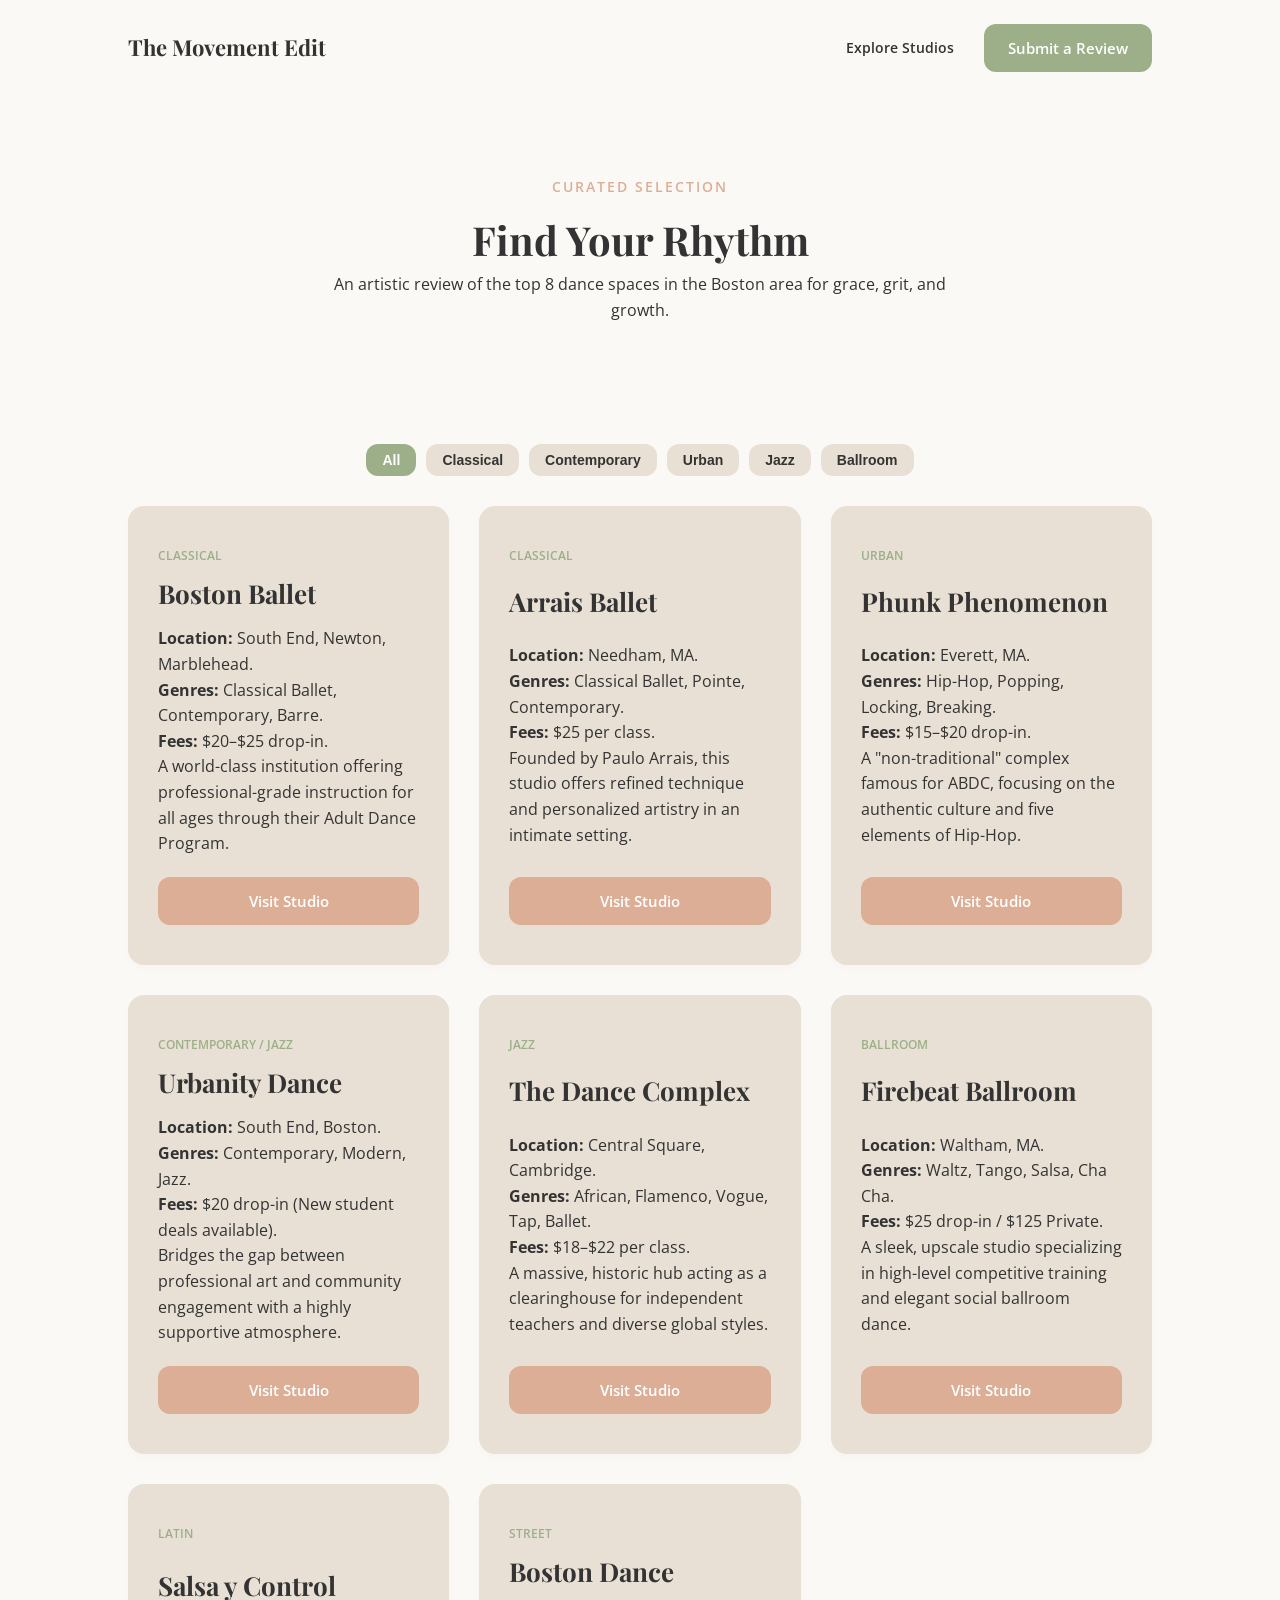
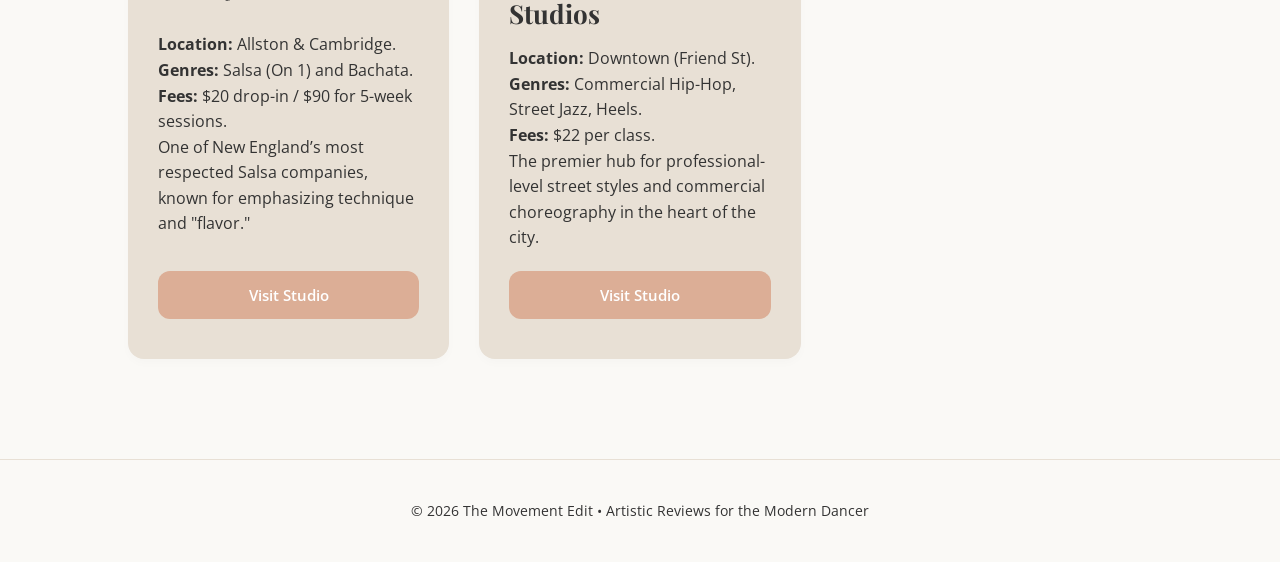
==== index.html @ e7b19d14 "latest update" ====
<!DOCTYPE html>
<html lang="en">
<head>
    <meta charset="UTF-8">
    <meta name="viewport" content="width=device-width, initial-scale=1.0">
    <title>The Movement Edit | Boston Dance Studio Reviews</title>
    <link href="https://fonts.googleapis.com/css2?family=Open+Sans:wght@400;600&family=Playfair+Display:ital,wght@0,400;0,700;1,400&display=swap" rel="stylesheet">
    <link rel="stylesheet" href="styles/styles.css">
    <script src="scripts/scripts.js"></script>
</head>
<body>

    <nav class="navbar">
        <div class="nav-logo">The Movement Edit</div>
        <div class="nav-links">
            <a href="#studios" class="nav-item">Explore Studios</a>
            <a href="#" class="btn-secondary">Submit a Review</a>
        </div>
    </nav>

    <header class="hero">
        <div class="hero-inner">
            <span class="subheading">Curated Selection</span>
            <h1>Find Your Rhythm</h1>
            <p>An artistic review of the top 8 dance spaces in the Boston area for grace, grit, and growth.</p>
        </div>
    </header>

    <section id="studios" class="section">
        <div class="filter-tabs">
            <button class="filter-btn active" data-genre="all">All</button>
            <button class="filter-btn" data-genre="classical">Classical</button>
            <button class="filter-btn" data-genre="contemporary">Contemporary</button>
            <button class="filter-btn" data-genre="urban">Urban</button>
            <button class="filter-btn" data-genre="jazz">Jazz</button>
            <button class="filter-btn" data-genre="ballroom">Ballroom</button>
        </div>
        <div class="studio-grid">
            <div class="studio-card">
                <div class="card-tag">Classical</div>
                <h3>Boston Ballet</h3>
                <p class="body-text"><strong>Location:</strong> South End, Newton, Marblehead. <br><strong>Genres:</strong> Classical Ballet, Contemporary, Barre. <br><strong>Fees:</strong> $20–$25 drop-in. <br>A world-class institution offering professional-grade instruction for all ages through their Adult Dance Program.</p>
                <a href="https://www.bostonballet.org/education-program/open-classes/" class="btn-primary">Visit Studio</a>
            </div>

            <div class="studio-card">
                <div class="card-tag">Classical</div>
                <h3>Arrais Ballet</h3>
                <p class="body-text"><strong>Location:</strong> Needham, MA. <br><strong>Genres:</strong> Classical Ballet, Pointe, Contemporary. <br><strong>Fees:</strong> $25 per class. <br>Founded by Paulo Arrais, this studio offers refined technique and personalized artistry in an intimate setting.</p>
                <a href="https://www.arraisballet.com" class="btn-primary">Visit Studio</a>
            </div>

            <div class="studio-card">
                <div class="card-tag">Urban</div>
                <h3>Phunk Phenomenon</h3>
                <p class="body-text"><strong>Location:</strong> Everett, MA. <br><strong>Genres:</strong> Hip-Hop, Popping, Locking, Breaking. <br><strong>Fees:</strong> $15–$20 drop-in. <br>A "non-traditional" complex famous for ABDC, focusing on the authentic culture and five elements of Hip-Hop.</p>
                <a href="https://www.phunkphenomenon.com/copy-of-classes" class="btn-primary">Visit Studio</a>
            </div>

            <div class="studio-card" data-genres="contemporary jazz">
                <div class="card-tag">Contemporary / Jazz</div>
                <h3>Urbanity Dance</h3>
                <p class="body-text"><strong>Location:</strong> South End, Boston. <br><strong>Genres:</strong> Contemporary, Modern, Jazz. <br><strong>Fees:</strong> $20 drop-in (New student deals available). <br>Bridges the gap between professional art and community engagement with a highly supportive atmosphere.</p>
                <a href="https://www.urbanitydance.org/" class="btn-primary">Visit Studio</a>
            </div>

            <div class="studio-card">
                <div class="card-tag">Jazz</div>
                <h3>The Dance Complex</h3>
                <p class="body-text"><strong>Location:</strong> Central Square, Cambridge. <br><strong>Genres:</strong> African, Flamenco, Vogue, Tap, Ballet. <br><strong>Fees:</strong> $18–$22 per class. <br>A massive, historic hub acting as a clearinghouse for independent teachers and diverse global styles.</p>
                <a href="https://www.dancecomplex.org/" class="btn-primary">Visit Studio</a>
            </div>

            <div class="studio-card">
                <div class="card-tag">Ballroom</div>
                <h3>Firebeat Ballroom</h3>
                <p class="body-text"><strong>Location:</strong> Waltham, MA. <br><strong>Genres:</strong> Waltz, Tango, Salsa, Cha Cha. <br><strong>Fees:</strong> $25 drop-in / $125 Private. <br>A sleek, upscale studio specializing in high-level competitive training and elegant social ballroom dance.</p>
                <a href="https://www.firebeatballroom.com/" class="btn-primary">Visit Studio</a>
            </div>

            <div class="studio-card">
                <div class="card-tag">Latin</div>
                <h3>Salsa y Control</h3>
                <p class="body-text"><strong>Location:</strong> Allston & Cambridge. <br><strong>Genres:</strong> Salsa (On 1) and Bachata. <br><strong>Fees:</strong> $20 drop-in / $90 for 5-week sessions. <br>One of New England’s most respected Salsa companies, known for emphasizing technique and "flavor."</p>
                <a href="#" class="btn-primary">Visit Studio</a>
            </div>

            <div class="studio-card">
                <div class="card-tag">Street</div>
                <h3>Boston Dance Studios</h3>
                <p class="body-text"><strong>Location:</strong> Downtown (Friend St). <br><strong>Genres:</strong> Commercial Hip-Hop, Street Jazz, Heels. <br><strong>Fees:</strong> $22 per class. <br>The premier hub for professional-level street styles and commercial choreography in the heart of the city.</p>
                <a href="#" class="btn-primary">Visit Studio</a>
            </div>
        </div>
    </section>

    <footer class="footer">
        <p>&copy; 2026 The Movement Edit &bull; Artistic Reviews for the Modern Dancer</p>
    </footer>

</body>
</html>
---- styles/styles.css ----
:root {
    --soft-cream: #FAF9F6;
    --warm-taupe: #E8E0D5;
    --dusty-rose: #DCAE96;
    --sage-green: #9CAF88;
    --charcoal: #333333;
}

* {
    margin: 0;
    padding: 0;
    box-sizing: border-box;
}

body {
    background-color: var(--soft-cream);
    font-family: 'Open Sans', sans-serif;
    color: var(--charcoal);
    line-height: 1.6;
}

/* Typography per Design Doc */
h1 { font-family: 'Playfair Display', serif; font-size: 40px; text-align: center; }
h2 { font-family: 'Playfair Display', serif; font-size: 32px; }
h3 { font-family: 'Playfair Display', serif; font-size: 26px; margin-bottom: 12px; }
.subheading { font-size: 14px; text-transform: uppercase; letter-spacing: 2px; color: var(--dusty-rose); font-weight: 600; margin-bottom: 10px; display: block; }
.body-text { font-size: 16px; margin-bottom: 20px; }

/* Navigation */
.navbar {
    display: flex;
    justify-content: space-between;
    align-items: center;
    padding: 1.5rem 10%;
    background-color: var(--soft-cream);
}

.nav-logo { font-family: 'Playfair Display', serif; font-size: 22px; font-weight: 700; }
.nav-links { display: flex; align-items: center; gap: 30px; }
.nav-item { text-decoration: none; color: var(--charcoal); font-size: 14px; font-weight: 600; }

/* Hero Section */
.hero {
    padding: 80px 10%;
    text-align: center;
}

.hero-inner { max-width: 650px; margin: 0 auto; }

/* Studio Grid */
.section { padding: 40px 10% 100px 10%; }

.filter-tabs {
    display: flex;
    gap: 10px;
    margin-bottom: 30px;
    justify-content: center;
    flex-wrap: wrap;
}

.filter-btn {
    padding: 8px 16px;
    border-radius: 12px;
    font-size: 14px;
    font-weight: 600;
    background-color: var(--warm-taupe);
    color: var(--charcoal);
    border: none;
    cursor: pointer;
    transition: 0.3s;
}

.filter-btn:hover {
    background-color: var(--dusty-rose);
    color: white;
}

.filter-btn.active {
    background-color: var(--sage-green);
    color: white;
}

.studio-grid {
    display: grid;
    grid-template-columns: repeat(auto-fit, minmax(320px, 1fr));
    gap: 30px;
}

/* Studio Cards per Design Doc (16px Radius) */
.studio-card {
    background-color: var(--warm-taupe);
    padding: 40px 30px;
    border-radius: 16px;
    transition: transform 0.3s ease;
    display: flex;
    flex-direction: column;
    justify-content: space-between;
    box-shadow: 0 4px 10px rgba(0,0,0,0.02);
}

.studio-card:hover { transform: translateY(-5px); }

.card-tag {
    font-size: 12px;
    text-transform: uppercase;
    font-weight: 600;
    color: var(--sage-green);
    margin-bottom: 8px;
}

/* Buttons per Design Doc (12px Radius) */
.btn-primary, .btn-secondary {
    padding: 12px 24px;
    border-radius: 12px;
    font-size: 15px;
    font-weight: 600;
    text-decoration: none;
    display: inline-block;
    transition: 0.3s;
    text-align: center;
}

.btn-primary { background-color: var(--dusty-rose); color: white; border: none; }
.btn-primary:hover { background-color: #c99880; }

.btn-secondary { background-color: var(--sage-green); color: white; border: none; }
.btn-secondary:hover { opacity: 0.9; }

/* Footer */
.footer {
    text-align: center;
    padding: 40px;
    background-color: var(--soft-cream);
    border-top: 1px solid var(--warm-taupe);
    font-size: 14px;
}
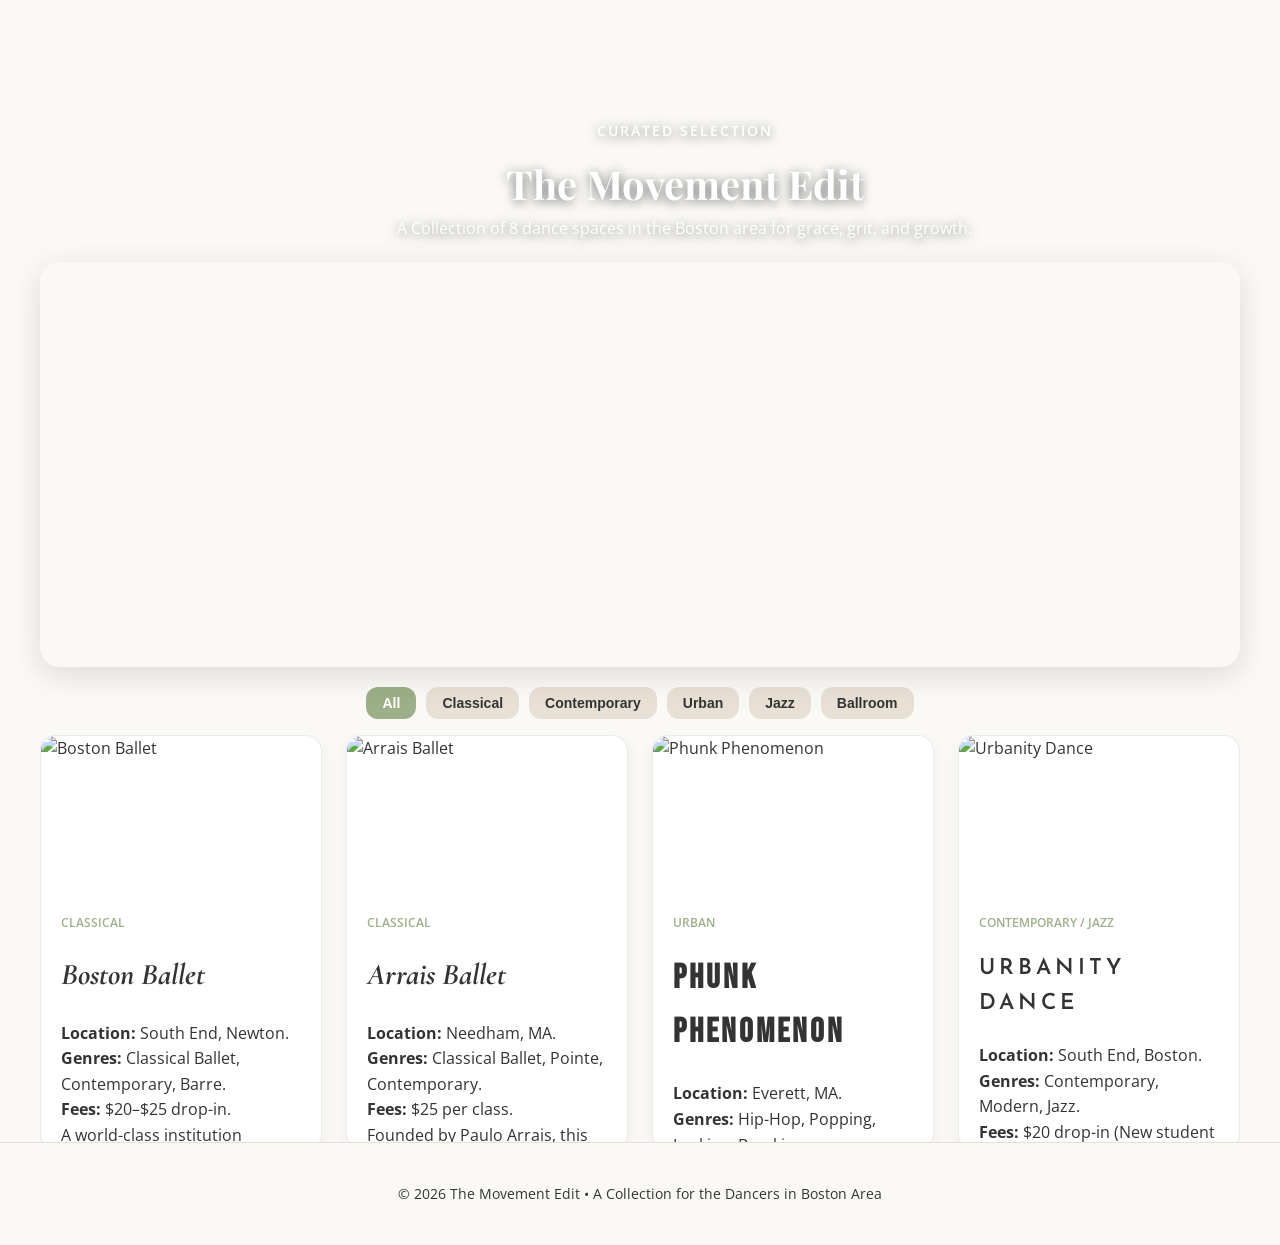
==== commit 08ce69db: "Latest Update" ====
--- a/index.html
+++ b/index.html
@@ -4,99 +4,140 @@
     <meta charset="UTF-8">
     <meta name="viewport" content="width=device-width, initial-scale=1.0">
     <title>The Movement Edit | Boston Dance Studio Reviews</title>
-    <link href="https://fonts.googleapis.com/css2?family=Open+Sans:wght@400;600&family=Playfair+Display:ital,wght@0,400;0,700;1,400&display=swap" rel="stylesheet">
+    <link href="https://fonts.googleapis.com/css2?family=Abril+Fatface&family=Anton&family=Bebas+Neue&family=Cormorant+Garamond:ital,wght@0,400;0,600;1,400&family=Dancing+Script:wght@600;700&family=Josefin+Sans:wght@400;600&family=Open+Sans:wght@400;600&family=Pacifico&family=Playfair+Display:ital,wght@0,400;0,700;1,400&display=swap" rel="stylesheet">
+    <link rel="stylesheet" href="https://unpkg.com/leaflet@1.9.4/dist/leaflet.css" />
     <link rel="stylesheet" href="styles/styles.css">
-    <script src="scripts/scripts.js"></script>
 </head>
 <body>
-
-    <nav class="navbar">
-        <div class="nav-logo">The Movement Edit</div>
-        <div class="nav-links">
-            <a href="#studios" class="nav-item">Explore Studios</a>
-            <a href="#" class="btn-secondary">Submit a Review</a>
-        </div>
-    </nav>
 
     <header class="hero">
         <div class="hero-inner">
             <span class="subheading">Curated Selection</span>
-            <h1>Find Your Rhythm</h1>
-            <p>An artistic review of the top 8 dance spaces in the Boston area for grace, grit, and growth.</p>
+            <h1>The Movement Edit</h1>
+            <p>A Collection of 8 dance spaces in the Boston area for grace, grit, and growth.</p>
         </div>
     </header>
 
     <section id="studios" class="section">
-        <div class="filter-tabs">
-            <button class="filter-btn active" data-genre="all">All</button>
-            <button class="filter-btn" data-genre="classical">Classical</button>
-            <button class="filter-btn" data-genre="contemporary">Contemporary</button>
-            <button class="filter-btn" data-genre="urban">Urban</button>
-            <button class="filter-btn" data-genre="jazz">Jazz</button>
-            <button class="filter-btn" data-genre="ballroom">Ballroom</button>
-        </div>
-        <div class="studio-grid">
-            <div class="studio-card">
-                <div class="card-tag">Classical</div>
-                <h3>Boston Ballet</h3>
-                <p class="body-text"><strong>Location:</strong> South End, Newton, Marblehead. <br><strong>Genres:</strong> Classical Ballet, Contemporary, Barre. <br><strong>Fees:</strong> $20–$25 drop-in. <br>A world-class institution offering professional-grade instruction for all ages through their Adult Dance Program.</p>
-                <a href="https://www.bostonballet.org/education-program/open-classes/" class="btn-primary">Visit Studio</a>
+        <div class="studios-layout">
+            <div class="map-panel">
+                <div class="studio-map"></div>
             </div>
+            <div class="content-panel">
+                <div class="filter-tabs">
+                    <button class="filter-btn active" data-genre="all">All</button>
+                    <button class="filter-btn" data-genre="classical">Classical</button>
+                    <button class="filter-btn" data-genre="contemporary">Contemporary</button>
+                    <button class="filter-btn" data-genre="urban">Urban</button>
+                    <button class="filter-btn" data-genre="jazz">Jazz</button>
+                    <button class="filter-btn" data-genre="ballroom">Ballroom</button>
+                </div>
+                <div class="studio-grid">
+                <div class="studio-card" data-genre="classical" data-lat="42.3437" data-lng="-71.0684" data-locations='[{"lat":42.3437,"lng":-71.0684,"label":"South End"},{"lat":42.3296,"lng":-71.2065,"label":"Newton"}]'>
+                    <div class="studio-card-content">
+                        <img class="studio-card-img" src="https://bostonglobe-prod.cdn.arcpublishing.com/resizer/v2/TUQ5MG3EEJAKBI25KFCPEDAJRY.jpg?auth=3261f7b210778ae0460ff6955196e749181abd6fe8df3e02ed03aacd05a94bc9&width=1440" alt="Boston Ballet">
+                        <div class="studio-card-body">
+                            <div class="card-tag">Classical</div>
+                            <h3>Boston Ballet</h3>
+                            <p class="body-text"><strong>Location:</strong> South End, Newton. <br><strong>Genres:</strong> Classical Ballet, Contemporary, Barre. <br><strong>Fees:</strong> $20–$25 drop-in. <br>A world-class institution offering professional-grade instruction for all ages through their Adult Dance Program.</p>
+                            <a href="https://www.bostonballet.org/education-program/open-classes/" class="btn-primary">Visit Studio</a>
+                        </div>
+                    </div>
+                </div>
 
-            <div class="studio-card">
-                <div class="card-tag">Classical</div>
-                <h3>Arrais Ballet</h3>
-                <p class="body-text"><strong>Location:</strong> Needham, MA. <br><strong>Genres:</strong> Classical Ballet, Pointe, Contemporary. <br><strong>Fees:</strong> $25 per class. <br>Founded by Paulo Arrais, this studio offers refined technique and personalized artistry in an intimate setting.</p>
-                <a href="https://www.arraisballet.com" class="btn-primary">Visit Studio</a>
+                <div class="studio-card" data-genre="classical" data-lat="42.2740" data-lng="-71.2350">
+                    <div class="studio-card-content">
+                        <img class="studio-card-img" src="https://static.wixstatic.com/media/f6e3be_4a12d92f14da40feb5ef6eee94e17da7~mv2.jpg/v1/fill/w_824,h_642,fp_0.41_0.51,q_85,usm_0.66_1.00_0.01,enc_avif,quality_auto/BW%20Paulo.jpg" alt="Arrais Ballet">
+                        <div class="studio-card-body">
+                            <div class="card-tag">Classical</div>
+                            <h3>Arrais Ballet</h3>
+                            <p class="body-text"><strong>Location:</strong> Needham, MA. <br><strong>Genres:</strong> Classical Ballet, Pointe, Contemporary. <br><strong>Fees:</strong> $25 per class. <br>Founded by Paulo Arrais, this studio offers refined technique and personalized artistry in an intimate setting.</p>
+                            <a href="https://www.arraisballet.com" class="btn-primary">Visit Studio</a>
+                        </div>
+                    </div>
+                </div>
+
+                <div class="studio-card" data-genre="urban" data-lat="42.4040" data-lng="-71.0540">
+                    <div class="studio-card-content">
+                        <img class="studio-card-img" src="https://www.southwestern.edu/live/image/gid/98/width/600/height/600/crop/1/18818_phunk_phenomenon.jpg" alt="Phunk Phenomenon">
+                        <div class="studio-card-body">
+                            <div class="card-tag">Urban</div>
+                            <h3>Phunk Phenomenon</h3>
+                            <p class="body-text"><strong>Location:</strong> Everett, MA. <br><strong>Genres:</strong> Hip-Hop, Popping, Locking, Breaking. <br><strong>Fees:</strong> $15–$20 drop-in. <br>A "non-traditional" complex famous for pop-culture dance, focusing on the authentic culture and five elements of Hip-Hop.</p>
+                            <a href="https://www.phunkphenomenon.com/copy-of-classes" class="btn-primary">Visit Studio</a>
+                        </div>
+                    </div>
+                </div>
+
+                <div class="studio-card" data-genre="contemporary" data-genres="contemporary jazz" data-lat="42.3475" data-lng="-71.0660">
+                    <div class="studio-card-content">
+                        <img class="studio-card-img" src="https://images.squarespace-cdn.com/content/v1/540c6539e4b0a1896f040ddc/1623455832889-5UEDJMC0ZRWQGFL6YSAE/Email+Headers+w+text+-5.png" alt="Urbanity Dance">
+                        <div class="studio-card-body">
+                            <div class="card-tag">Contemporary / Jazz</div>
+                            <h3>Urbanity Dance</h3>
+                            <p class="body-text"><strong>Location:</strong> South End, Boston. <br><strong>Genres:</strong> Contemporary, Modern, Jazz. <br><strong>Fees:</strong> $20 drop-in (New student deals available). <br>Bridges the gap between professional art and community engagement with a highly supportive atmosphere.</p>
+                            <a href="https://www.urbanitydance.org/" class="btn-primary">Visit Studio</a>
+                        </div>
+                    </div>
+                </div>
+
+                <div class="studio-card" data-genre="jazz" data-lat="42.3740" data-lng="-71.1180">
+                    <div class="studio-card-content">
+                        <img class="studio-card-img" src="https://i0.wp.com/www.cambridgeday.com/wp-content/uploads/2016/09/092016fi-The-Dance-Complex.jpg?fit=505%2C275&ssl=1" alt="The Dance Complex">
+                        <div class="studio-card-body">
+                            <div class="card-tag">Jazz</div>
+                            <h3>The Dance Complex</h3>
+                            <p class="body-text"><strong>Location:</strong> Central Square, Cambridge. <br><strong>Genres:</strong> African, Flamenco, Vogue, Tap, Ballet. <br><strong>Fees:</strong> $18–$22 per class. <br>A massive, historic hub acting as a clearinghouse for independent teachers and diverse global styles.</p>
+                            <a href="https://www.dancecomplex.org/" class="btn-primary">Visit Studio</a>
+                        </div>
+                    </div>
+                </div>
+
+                <div class="studio-card" data-genre="ballroom" data-lat="42.3790" data-lng="-71.2352">
+                    <div class="studio-card-content">
+                        <img class="studio-card-img" src="https://images.squarespace-cdn.com/content/v1/594316f21e5b6c660cd17a71/1502253498618-UMBCKXAOSFHNFP0HD3V6/firebeatballroom-privatesalsalesson.jpg" alt="Firebeat Ballroom">
+                        <div class="studio-card-body">
+                            <div class="card-tag">Ballroom</div>
+                            <h3>Firebeat Ballroom</h3>
+                            <p class="body-text"><strong>Location:</strong> Waltham, MA. <br><strong>Genres:</strong> Waltz, Tango, Salsa, Cha Cha. <br><strong>Fees:</strong> $25 drop-in / $125 Private. <br>A sleek, upscale studio specializing in high-level competitive training and elegant social ballroom dance.</p>
+                            <a href="https://www.firebeatballroom.com/" class="btn-primary">Visit Studio</a>
+                        </div>
+                    </div>
+                </div>
+
+                <div class="studio-card" data-genre="latin" data-lat="42.3656" data-lng="-71.1323" data-locations='[{"lat":42.3529,"lng":-71.1312,"label":"Allston"},{"lat":42.3731,"lng":-71.1197,"label":"Cambridge"}]'>
+                    <div class="studio-card-content">
+                        <img class="studio-card-img" src="https://images.squarespace-cdn.com/content/v1/593996c944024356cd0b1a8f/1723063803959-GV60FYX1J55GA40K7ROD/_DSC6989-Edit-Edit.jpg" alt="Salsa y Control">
+                        <div class="studio-card-body">
+                            <div class="card-tag">Latin</div>
+                            <h3>Salsa y Control</h3>
+                            <p class="body-text"><strong>Location:</strong> Allston & Cambridge. <br><strong>Genres:</strong> Salsa (On 1) and Bachata. <br><strong>Fees:</strong> $20 drop-in / $90 for 5-week sessions. <br>One of New England's most respected Salsa companies, known for emphasizing technique and "flavor."</p>
+                            <a href="#" class="btn-primary">Visit Studio</a>
+                        </div>
+                    </div>
+                </div>
+
+                <div class="studio-card" data-genre="street" data-lat="42.3566" data-lng="-71.0569">
+                    <div class="studio-card-content">
+                        <img class="studio-card-img" src="https://bostonmoms.com/wp-content/uploads/2025/03/16603103_10154124103811993_6059736306483188511_n-e1683740092864.jpg" alt="Boston Dance Studios">
+                        <div class="studio-card-body">
+                            <div class="card-tag">Street</div>
+                            <h3>Boston Dance Studios</h3>
+                            <p class="body-text"><strong>Location:</strong> Downtown (Friend St). <br><strong>Genres:</strong> Commercial Hip-Hop, Street Jazz, Heels. <br><strong>Fees:</strong> $22 per class. <br>The premier hub for professional-level street styles and commercial choreography in the heart of the city.</p>
+                            <a href="https://www.bostondance.org/" class="btn-primary">Visit Studio</a>
+                        </div>
+                    </div>
+                </div>
             </div>
-
-            <div class="studio-card">
-                <div class="card-tag">Urban</div>
-                <h3>Phunk Phenomenon</h3>
-                <p class="body-text"><strong>Location:</strong> Everett, MA. <br><strong>Genres:</strong> Hip-Hop, Popping, Locking, Breaking. <br><strong>Fees:</strong> $15–$20 drop-in. <br>A "non-traditional" complex famous for ABDC, focusing on the authentic culture and five elements of Hip-Hop.</p>
-                <a href="https://www.phunkphenomenon.com/copy-of-classes" class="btn-primary">Visit Studio</a>
-            </div>
-
-            <div class="studio-card" data-genres="contemporary jazz">
-                <div class="card-tag">Contemporary / Jazz</div>
-                <h3>Urbanity Dance</h3>
-                <p class="body-text"><strong>Location:</strong> South End, Boston. <br><strong>Genres:</strong> Contemporary, Modern, Jazz. <br><strong>Fees:</strong> $20 drop-in (New student deals available). <br>Bridges the gap between professional art and community engagement with a highly supportive atmosphere.</p>
-                <a href="https://www.urbanitydance.org/" class="btn-primary">Visit Studio</a>
-            </div>
-
-            <div class="studio-card">
-                <div class="card-tag">Jazz</div>
-                <h3>The Dance Complex</h3>
-                <p class="body-text"><strong>Location:</strong> Central Square, Cambridge. <br><strong>Genres:</strong> African, Flamenco, Vogue, Tap, Ballet. <br><strong>Fees:</strong> $18–$22 per class. <br>A massive, historic hub acting as a clearinghouse for independent teachers and diverse global styles.</p>
-                <a href="https://www.dancecomplex.org/" class="btn-primary">Visit Studio</a>
-            </div>
-
-            <div class="studio-card">
-                <div class="card-tag">Ballroom</div>
-                <h3>Firebeat Ballroom</h3>
-                <p class="body-text"><strong>Location:</strong> Waltham, MA. <br><strong>Genres:</strong> Waltz, Tango, Salsa, Cha Cha. <br><strong>Fees:</strong> $25 drop-in / $125 Private. <br>A sleek, upscale studio specializing in high-level competitive training and elegant social ballroom dance.</p>
-                <a href="https://www.firebeatballroom.com/" class="btn-primary">Visit Studio</a>
-            </div>
-
-            <div class="studio-card">
-                <div class="card-tag">Latin</div>
-                <h3>Salsa y Control</h3>
-                <p class="body-text"><strong>Location:</strong> Allston & Cambridge. <br><strong>Genres:</strong> Salsa (On 1) and Bachata. <br><strong>Fees:</strong> $20 drop-in / $90 for 5-week sessions. <br>One of New England’s most respected Salsa companies, known for emphasizing technique and "flavor."</p>
-                <a href="#" class="btn-primary">Visit Studio</a>
-            </div>
-
-            <div class="studio-card">
-                <div class="card-tag">Street</div>
-                <h3>Boston Dance Studios</h3>
-                <p class="body-text"><strong>Location:</strong> Downtown (Friend St). <br><strong>Genres:</strong> Commercial Hip-Hop, Street Jazz, Heels. <br><strong>Fees:</strong> $22 per class. <br>The premier hub for professional-level street styles and commercial choreography in the heart of the city.</p>
-                <a href="#" class="btn-primary">Visit Studio</a>
             </div>
         </div>
     </section>
 
     <footer class="footer">
-        <p>&copy; 2026 The Movement Edit &bull; Artistic Reviews for the Modern Dancer</p>
+        <p>&copy; 2026 The Movement Edit &bull; A Collection for the Dancers in Boston Area</p>
     </footer>
 
+    <script src="https://unpkg.com/leaflet@1.9.4/dist/leaflet.js"></script>
+    <script src="scripts/scripts.js"></script>
 </body>
-</html>+</html>
--- a/styles/styles.css
+++ b/styles/styles.css
@@ -17,6 +17,10 @@
     font-family: 'Open Sans', sans-serif;
     color: var(--charcoal);
     line-height: 1.6;
+    background-image: url('https://i.pinimg.com/736x/10/21/83/102183e94d7d7cb74490d159ff7481f3.jpg');
+    background-size: cover;
+    background-position: center;
+    background-attachment: fixed;
 }
 
 /* Typography per Design Doc */
@@ -31,7 +35,7 @@
     display: flex;
     justify-content: space-between;
     align-items: center;
-    padding: 1.5rem 10%;
+    padding: 2rem 8% 1.5rem 15%;
     background-color: var(--soft-cream);
 }
 
@@ -41,19 +45,57 @@
 
 /* Hero Section */
 .hero {
-    padding: 80px 10%;
+    padding: 120px 8% 0 15%;
     text-align: center;
 }
 
 .hero-inner { max-width: 650px; margin: 0 auto; }
 
-/* Studio Grid */
-.section { padding: 40px 10% 100px 10%; }
+.hero h1,
+.hero p,
+.hero .subheading {
+    color: #ffffff;
+    text-shadow: 0 2px 12px rgba(0,0,0,0.6);
+}
+
+/* Studio Section */
+.section { padding: 0; }
+
+.studios-layout {
+    display: flex;
+    flex-direction: column;
+    height: 100svh;
+    overflow: hidden;
+}
+
+.map-panel {
+    width: calc(100% - 80px);
+    height: 45vh;
+    margin: 20px 40px 0;
+    flex-shrink: 0;
+    position: relative;
+    border-radius: 20px;
+    overflow: hidden;
+    box-shadow: 0 8px 32px rgba(0,0,0,0.12);
+}
+
+.studio-map {
+    width: 100%;
+    height: 100%;
+}
+
+.content-panel {
+    flex: 1;
+    min-height: 0;
+    padding: 20px 40px 0;
+    display: flex;
+    flex-direction: column;
+}
 
 .filter-tabs {
     display: flex;
     gap: 10px;
-    margin-bottom: 30px;
+    margin-bottom: 16px;
     justify-content: center;
     flex-wrap: wrap;
 }
@@ -81,24 +123,117 @@
 }
 
 .studio-grid {
-    display: grid;
-    grid-template-columns: repeat(auto-fit, minmax(320px, 1fr));
-    gap: 30px;
-}
-
-/* Studio Cards per Design Doc (16px Radius) */
+    display: flex;
+    flex: 1;
+    min-height: 0;
+    flex-direction: row;
+    gap: 24px;
+    overflow-x: auto;
+    overflow-y: hidden;
+    padding-bottom: 24px;
+    scroll-snap-type: x mandatory;
+    -webkit-overflow-scrolling: touch;
+    align-items: flex-start;
+}
+
+.studio-grid::-webkit-scrollbar { height: 4px; }
+.studio-grid::-webkit-scrollbar-thumb { background: var(--warm-taupe); border-radius: 4px; }
+
 .studio-card {
-    background-color: var(--warm-taupe);
-    padding: 40px 30px;
+    flex-shrink: 0;
+    width: calc(25% - 18px);
+    background: transparent;
+    padding: 0;
+    border-radius: 0;
+    scroll-snap-align: start;
+    transition: transform 0.3s ease;
+}
+
+.studio-card:hover { transform: translateY(-4px); }
+
+.studio-card-content {
+    background: white;
+    padding: 0;
     border-radius: 16px;
-    transition: transform 0.3s ease;
+    border: 1px solid rgba(0,0,0,0.08);
+    box-shadow: 0 6px 18px rgba(0,0,0,0.05);
+    overflow: hidden;
     display: flex;
     flex-direction: column;
-    justify-content: space-between;
-    box-shadow: 0 4px 10px rgba(0,0,0,0.02);
-}
-
-.studio-card:hover { transform: translateY(-5px); }
+    max-height: calc(55svh - 80px);
+}
+
+.studio-card-img {
+    width: 100%;
+    aspect-ratio: 16 / 9;
+    height: auto;
+    flex-shrink: 0;
+    object-fit: cover;
+    display: block;
+    order: 0;
+}
+
+.studio-card-body {
+    flex: 1;
+    padding: 20px;
+    display: flex;
+    flex-direction: column;
+    gap: 10px;
+    overflow-y: auto;
+}
+
+.studio-card-body .btn-primary {
+    justify-self: start;
+}
+
+.studio-card.active-card .studio-card-content {
+    outline: 3px solid var(--sage-green);
+    outline-offset: -2px;
+}
+
+/* Genre-specific title fonts */
+.studio-card[data-genre="classical"] h3 {
+    font-family: 'Cormorant Garamond', serif;
+    font-size: 30px;
+    font-style: italic;
+}
+
+.studio-card[data-genre="urban"] h3 {
+    font-family: 'Bebas Neue', sans-serif;
+    font-size: 34px;
+    letter-spacing: 3px;
+}
+
+.studio-card[data-genre="contemporary"] h3 {
+    font-family: 'Josefin Sans', sans-serif;
+    font-size: 22px;
+    font-weight: 600;
+    text-transform: uppercase;
+    letter-spacing: 4px;
+}
+
+.studio-card[data-genre="jazz"] h3 {
+    font-family: 'Abril Fatface', serif;
+    font-size: 28px;
+}
+
+.studio-card[data-genre="ballroom"] h3 {
+    font-family: 'Dancing Script', cursive;
+    font-size: 36px;
+    font-weight: 700;
+}
+
+.studio-card[data-genre="latin"] h3 {
+    font-family: 'Pacifico', cursive;
+    font-size: 26px;
+}
+
+.studio-card[data-genre="street"] h3 {
+    font-family: 'Anton', sans-serif;
+    font-size: 30px;
+    letter-spacing: 2px;
+    text-transform: uppercase;
+}
 
 .card-tag {
     font-size: 12px;
@@ -133,4 +268,139 @@
     background-color: var(--soft-cream);
     border-top: 1px solid var(--warm-taupe);
     font-size: 14px;
+}
+
+/* Modal Styles */
+.modal {
+    display: none;
+    position: fixed;
+    z-index: 1;
+    left: 0;
+    top: 0;
+    width: 100%;
+    height: 100%;
+    overflow: auto;
+    background-color: rgba(0,0,0,0.4);
+}
+
+.modal-content {
+    background-color: var(--soft-cream);
+    margin: 15% auto;
+    padding: 20px;
+    border: 1px solid var(--warm-taupe);
+    border-radius: 16px;
+    width: 80%;
+    max-width: 500px;
+}
+
+.close {
+    color: var(--charcoal);
+    float: right;
+    font-size: 28px;
+    font-weight: bold;
+    cursor: pointer;
+}
+
+.close:hover {
+    color: var(--dusty-rose);
+}
+
+.modal h2 {
+    margin-bottom: 20px;
+    text-align: center;
+}
+
+.modal form {
+    display: flex;
+    flex-direction: column;
+}
+
+.modal label {
+    margin-bottom: 5px;
+    font-weight: 600;
+}
+
+.modal input,
+.modal textarea {
+    margin-bottom: 15px;
+    padding: 10px;
+    border: 1px solid var(--warm-taupe);
+    border-radius: 8px;
+    font-family: 'Open Sans', sans-serif;
+}
+
+.modal textarea {
+    resize: vertical;
+}
+
+.form-status {
+    font-size: 14px;
+    margin-top: 8px;
+    text-align: center;
+    font-weight: 600;
+}
+
+/* ── Mobile layout ── */
+@media (max-width: 768px) {
+
+    .section {
+        padding: 0;
+    }
+
+    /* Column: map fixed on top, cards below */
+    .studios-layout {
+        flex-direction: column;
+        gap: 0;
+        padding: 0;
+        height: 100svh;
+        overflow: hidden;
+    }
+
+    /* Map: explicit 16:9 height Leaflet can detect */
+    .map-panel {
+        width: 100%;
+        height: 56vw;
+        flex-shrink: 0;
+        margin: 0;
+        border-radius: 0;
+        box-shadow: 0 4px 16px rgba(0,0,0,0.10);
+    }
+
+    .studio-map {
+        position: static;
+        width: 100%;
+        height: 100%;
+    }
+
+    .content-panel {
+        padding: 12px 12px 0;
+    }
+
+    .studio-card {
+        width: 260px;
+    }
+
+    .studio-card-img {
+        height: 130px;
+    }
+
+    /* Filter tabs fixed at bottom */
+    .filter-tabs {
+        position: fixed;
+        bottom: 0;
+        left: 0;
+        right: 0;
+        margin: 0;
+        padding: 10px 12px;
+        background: var(--soft-cream);
+        border-top: 1px solid var(--warm-taupe);
+        justify-content: flex-start;
+        flex-wrap: nowrap;
+        overflow-x: auto;
+        gap: 8px;
+        z-index: 100;
+        box-shadow: 0 -4px 12px rgba(0,0,0,0.06);
+    }
+
+    .filter-tabs::-webkit-scrollbar { display: none; }
 }
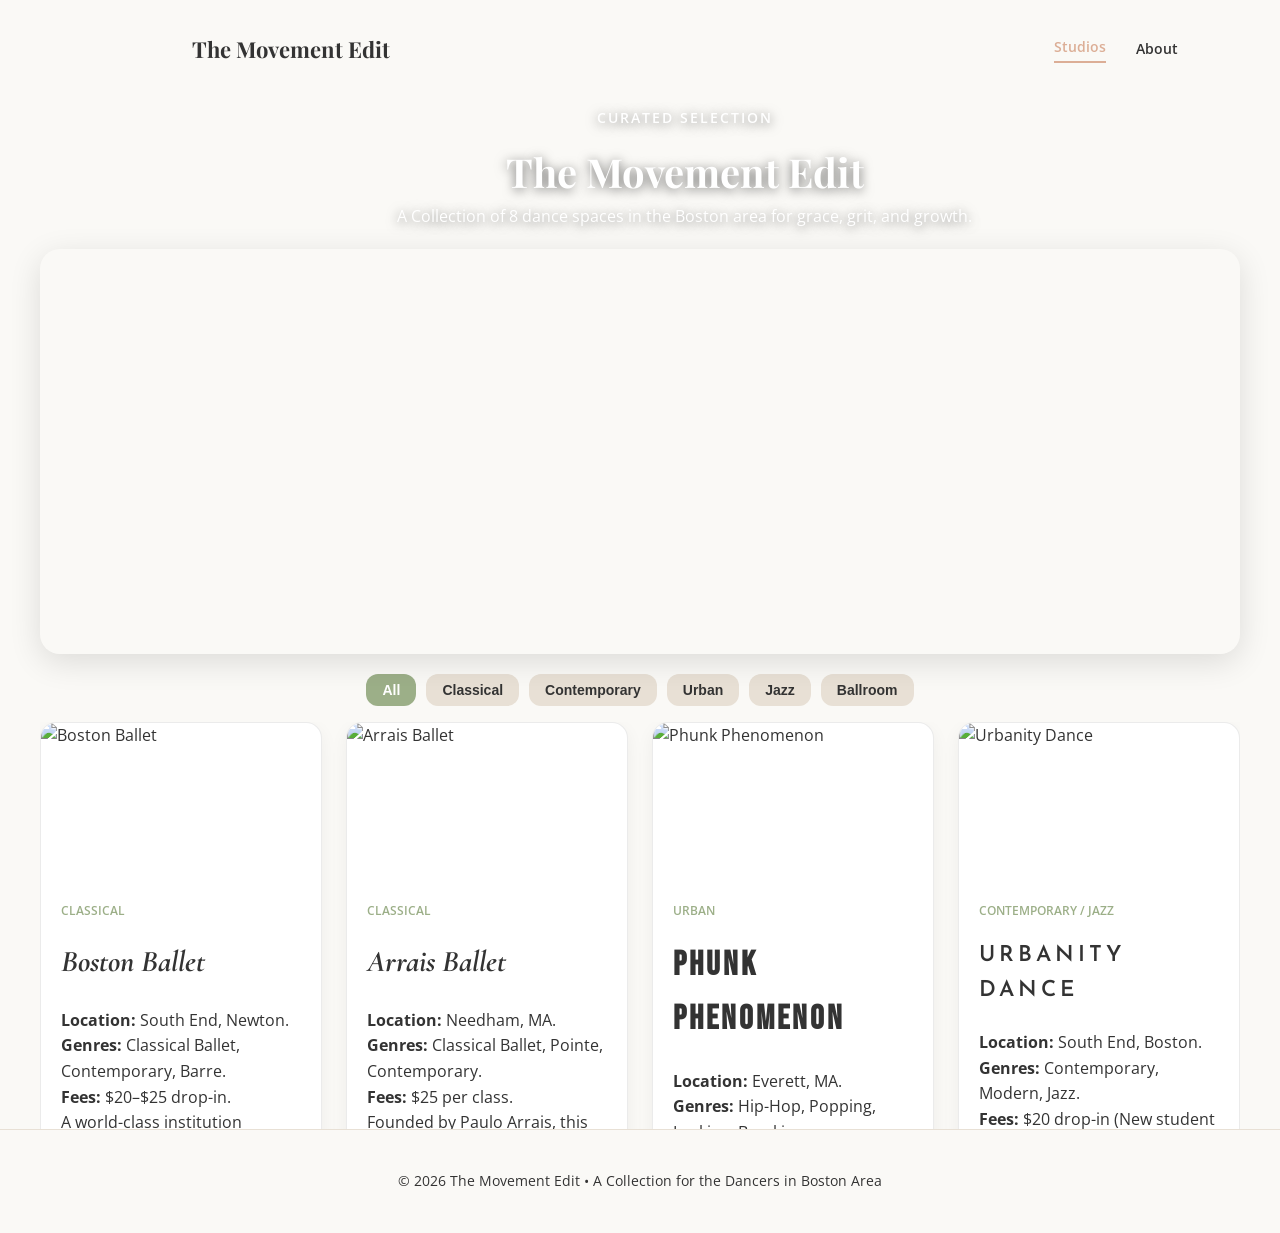
==== commit 7c526644: "latest update 4:30" ====
--- a/index.html
+++ b/index.html
@@ -9,6 +9,14 @@
     <link rel="stylesheet" href="styles/styles.css">
 </head>
 <body>
+
+    <nav class="navbar">
+        <span class="nav-logo">The Movement Edit</span>
+        <div class="nav-links">
+            <a href="index.html" class="nav-item active-nav">Studios</a>
+            <a href="about.html" class="nav-item">About</a>
+        </div>
+    </nav>
 
     <header class="hero">
         <div class="hero-inner">
--- a/styles/styles.css
+++ b/styles/styles.css
@@ -42,10 +42,12 @@
 .nav-logo { font-family: 'Playfair Display', serif; font-size: 22px; font-weight: 700; }
 .nav-links { display: flex; align-items: center; gap: 30px; }
 .nav-item { text-decoration: none; color: var(--charcoal); font-size: 14px; font-weight: 600; }
+.nav-item.active-nav { color: var(--dusty-rose); border-bottom: 2px solid var(--dusty-rose); padding-bottom: 2px; }
+.nav-item:hover { color: var(--dusty-rose); }
 
 /* Hero Section */
 .hero {
-    padding: 120px 8% 0 15%;
+    padding: 1rem 8% 0 15%;
     text-align: center;
 }
 
@@ -124,16 +126,14 @@
 
 .studio-grid {
     display: flex;
-    flex: 1;
-    min-height: 0;
     flex-direction: row;
     gap: 24px;
     overflow-x: auto;
-    overflow-y: hidden;
     padding-bottom: 24px;
     scroll-snap-type: x mandatory;
     -webkit-overflow-scrolling: touch;
     align-items: flex-start;
+    height: auto;
 }
 
 .studio-grid::-webkit-scrollbar { height: 4px; }
@@ -147,6 +147,7 @@
     border-radius: 0;
     scroll-snap-align: start;
     transition: transform 0.3s ease;
+    cursor: pointer;
 }
 
 .studio-card:hover { transform: translateY(-4px); }
@@ -160,7 +161,6 @@
     overflow: hidden;
     display: flex;
     flex-direction: column;
-    max-height: calc(55svh - 80px);
 }
 
 .studio-card-img {
@@ -174,12 +174,10 @@
 }
 
 .studio-card-body {
-    flex: 1;
     padding: 20px;
     display: flex;
     flex-direction: column;
     gap: 10px;
-    overflow-y: auto;
 }
 
 .studio-card-body .btn-primary {
@@ -268,6 +266,10 @@
     background-color: var(--soft-cream);
     border-top: 1px solid var(--warm-taupe);
     font-size: 14px;
+}
+
+.footer p {
+    margin: 0;
 }
 
 /* Modal Styles */
@@ -384,22 +386,17 @@
         height: 130px;
     }
 
-    /* Filter tabs fixed at bottom */
+    /* Filter tabs inline at top of content panel */
     .filter-tabs {
-        position: fixed;
-        bottom: 0;
-        left: 0;
-        right: 0;
-        margin: 0;
-        padding: 10px 12px;
-        background: var(--soft-cream);
-        border-top: 1px solid var(--warm-taupe);
-        justify-content: flex-start;
+        position: static;
         flex-wrap: nowrap;
         overflow-x: auto;
-        gap: 8px;
-        z-index: 100;
-        box-shadow: 0 -4px 12px rgba(0,0,0,0.06);
+        justify-content: flex-start;
+        padding: 0;
+        margin-bottom: 10px;
+        background: none;
+        border: none;
+        box-shadow: none;
     }
 
     .filter-tabs::-webkit-scrollbar { display: none; }
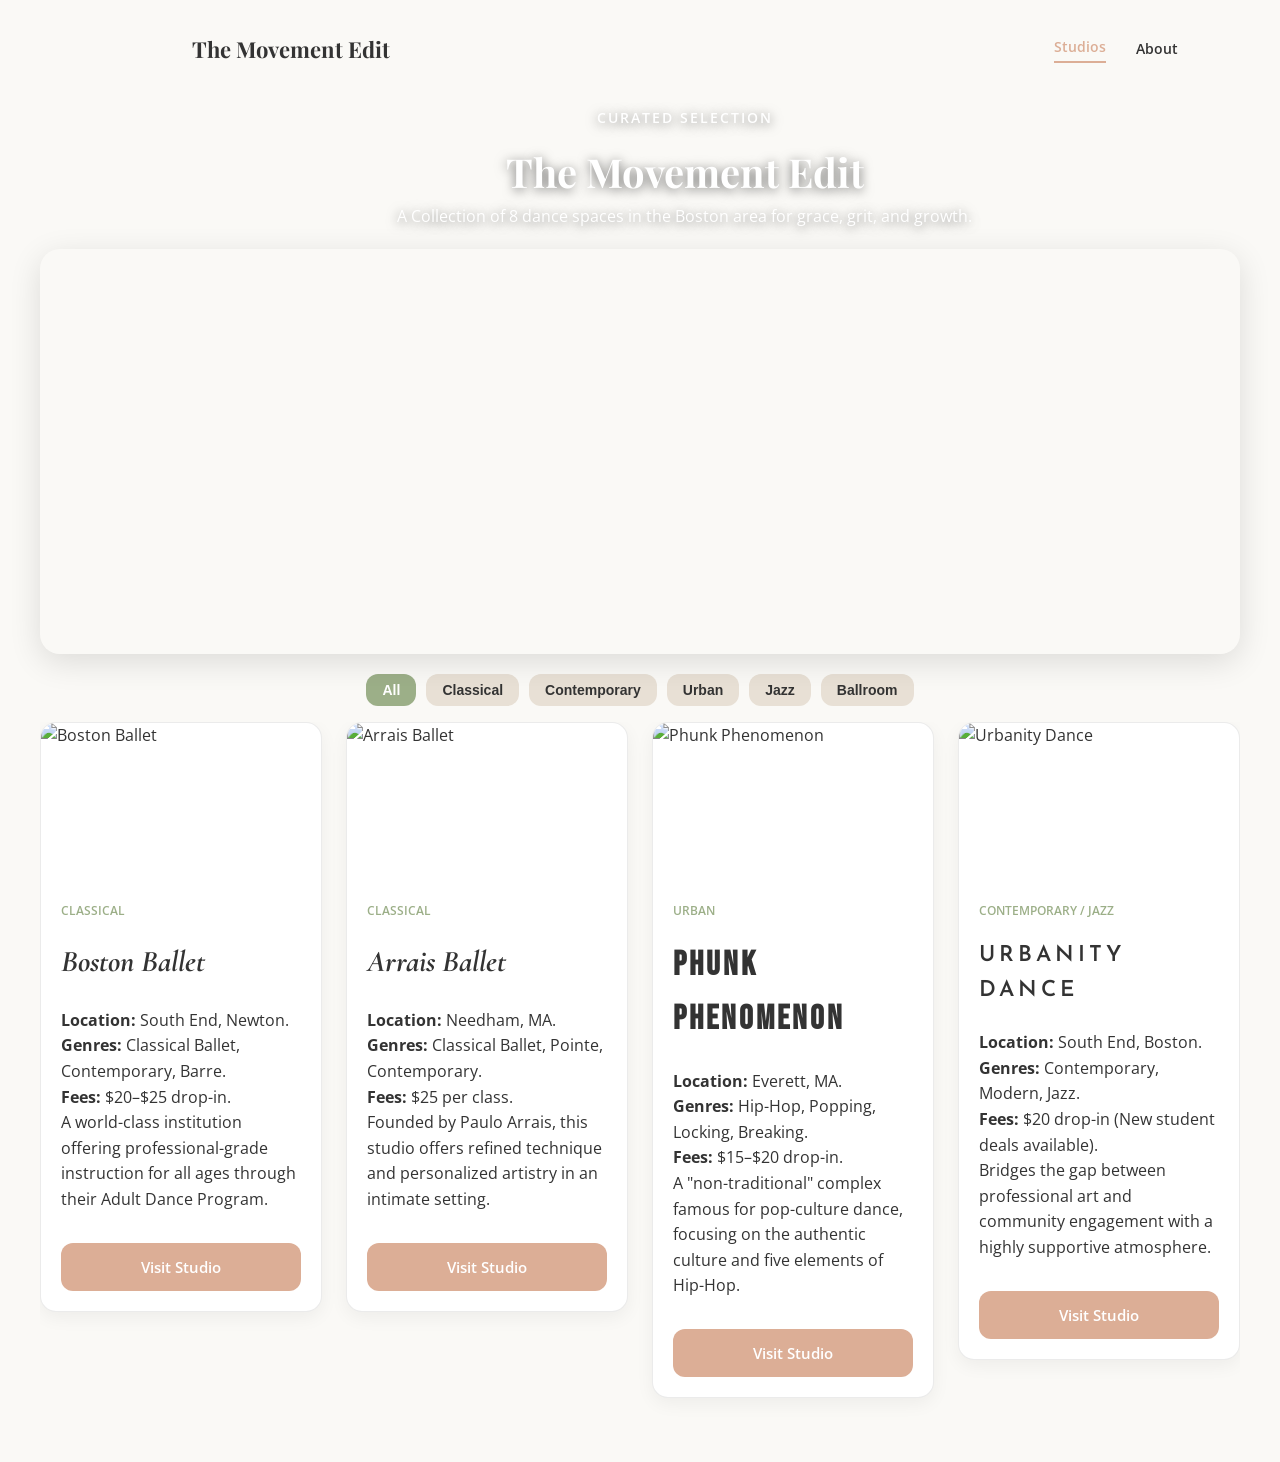
==== commit 42555f22: "updates - fix scrolling" ====
--- a/index.html
+++ b/index.html
@@ -120,7 +120,7 @@
                             <div class="card-tag">Latin</div>
                             <h3>Salsa y Control</h3>
                             <p class="body-text"><strong>Location:</strong> Allston & Cambridge. <br><strong>Genres:</strong> Salsa (On 1) and Bachata. <br><strong>Fees:</strong> $20 drop-in / $90 for 5-week sessions. <br>One of New England's most respected Salsa companies, known for emphasizing technique and "flavor."</p>
-                            <a href="#" class="btn-primary">Visit Studio</a>
+                            <a href="https://www.salsaycontrol.com/" class="btn-primary">Visit Studio</a>
                         </div>
                     </div>
                 </div>
@@ -141,10 +141,6 @@
         </div>
     </section>
 
-    <footer class="footer">
-        <p>&copy; 2026 The Movement Edit &bull; A Collection for the Dancers in Boston Area</p>
-    </footer>
-
     <script src="https://unpkg.com/leaflet@1.9.4/dist/leaflet.js"></script>
     <script src="scripts/scripts.js"></script>
 </body>
--- a/styles/styles.css
+++ b/styles/styles.css
@@ -66,8 +66,6 @@
 .studios-layout {
     display: flex;
     flex-direction: column;
-    height: 100svh;
-    overflow: hidden;
 }
 
 .map-panel {
@@ -87,9 +85,7 @@
 }
 
 .content-panel {
-    flex: 1;
-    min-height: 0;
-    padding: 20px 40px 0;
+    padding: 20px 40px 40px;
     display: flex;
     flex-direction: column;
 }
@@ -129,11 +125,11 @@
     flex-direction: row;
     gap: 24px;
     overflow-x: auto;
+    overflow-y: hidden;
     padding-bottom: 24px;
     scroll-snap-type: x mandatory;
     -webkit-overflow-scrolling: touch;
     align-items: flex-start;
-    height: auto;
 }
 
 .studio-grid::-webkit-scrollbar { height: 4px; }
@@ -349,13 +345,11 @@
         padding: 0;
     }
 
-    /* Column: map fixed on top, cards below */
+    /* Column: map on top, cards below */
     .studios-layout {
         flex-direction: column;
         gap: 0;
         padding: 0;
-        height: 100svh;
-        overflow: hidden;
     }
 
     /* Map: explicit 16:9 height Leaflet can detect */
